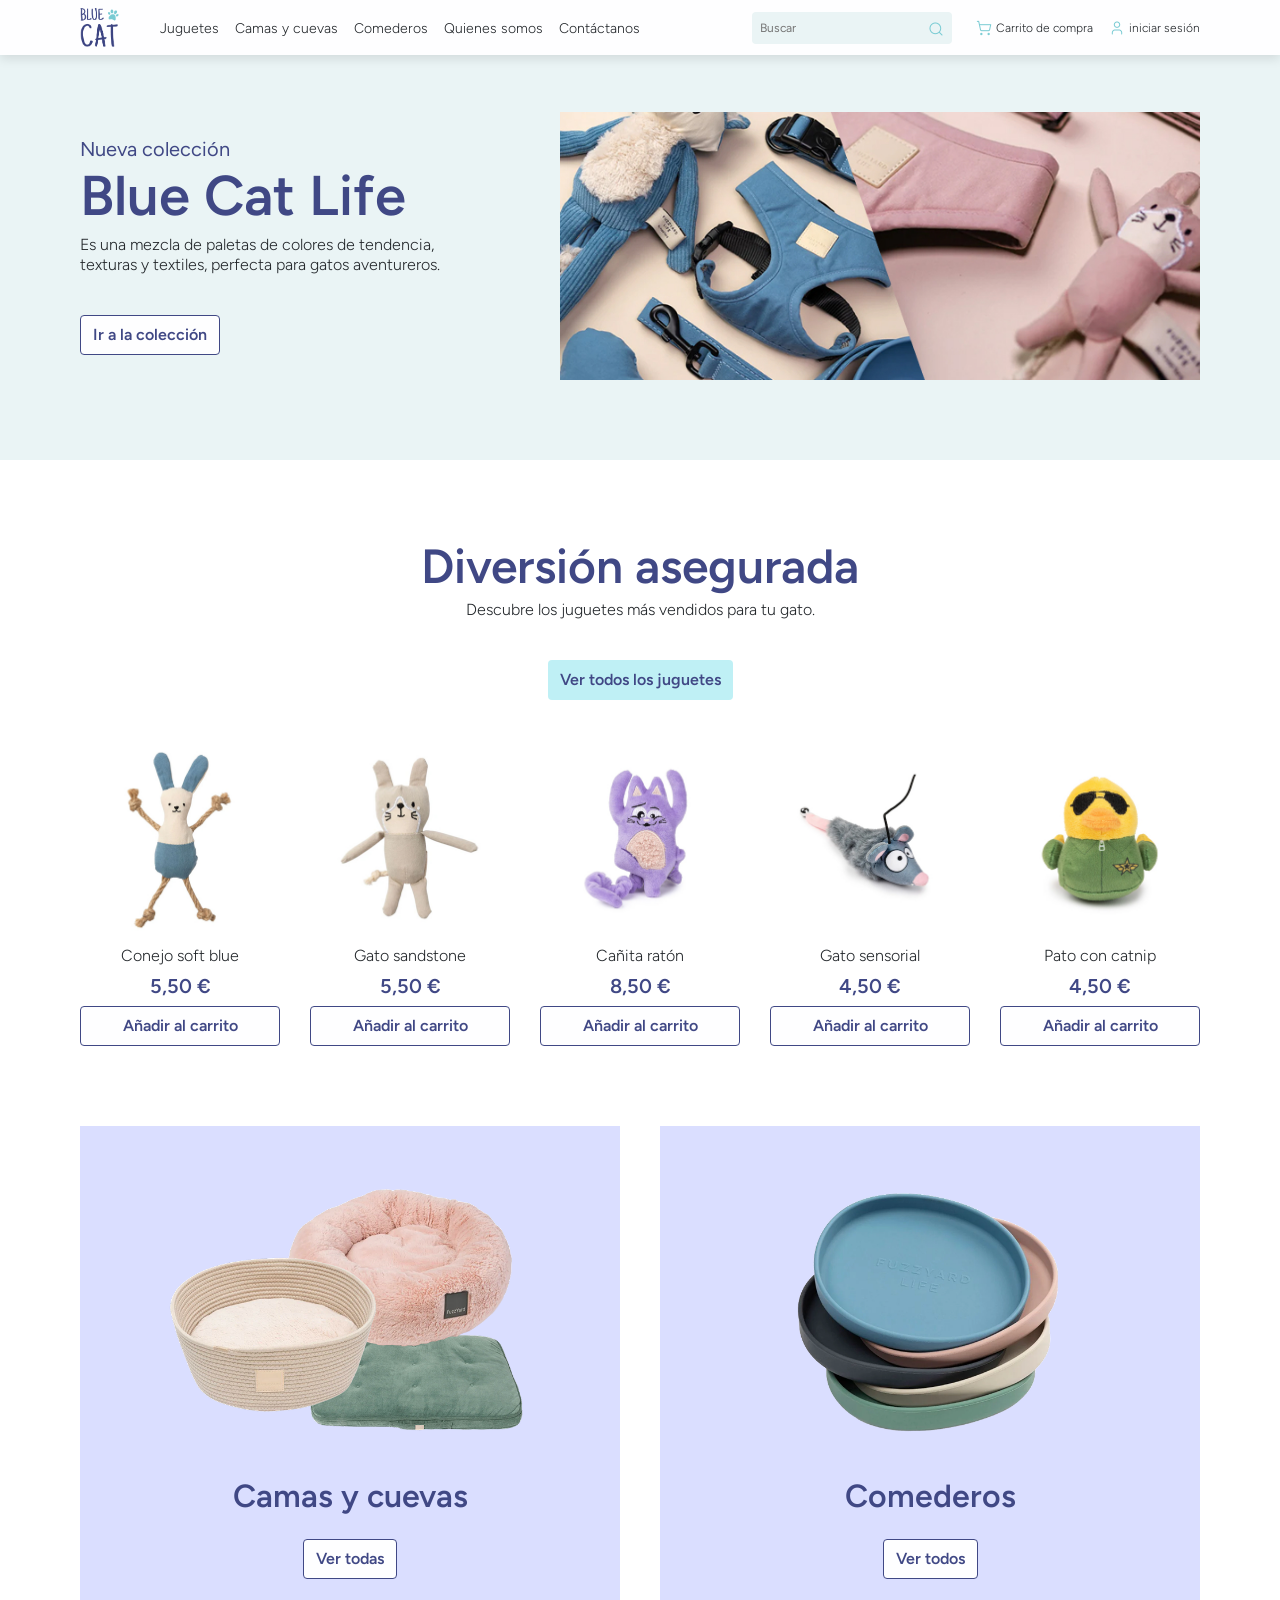
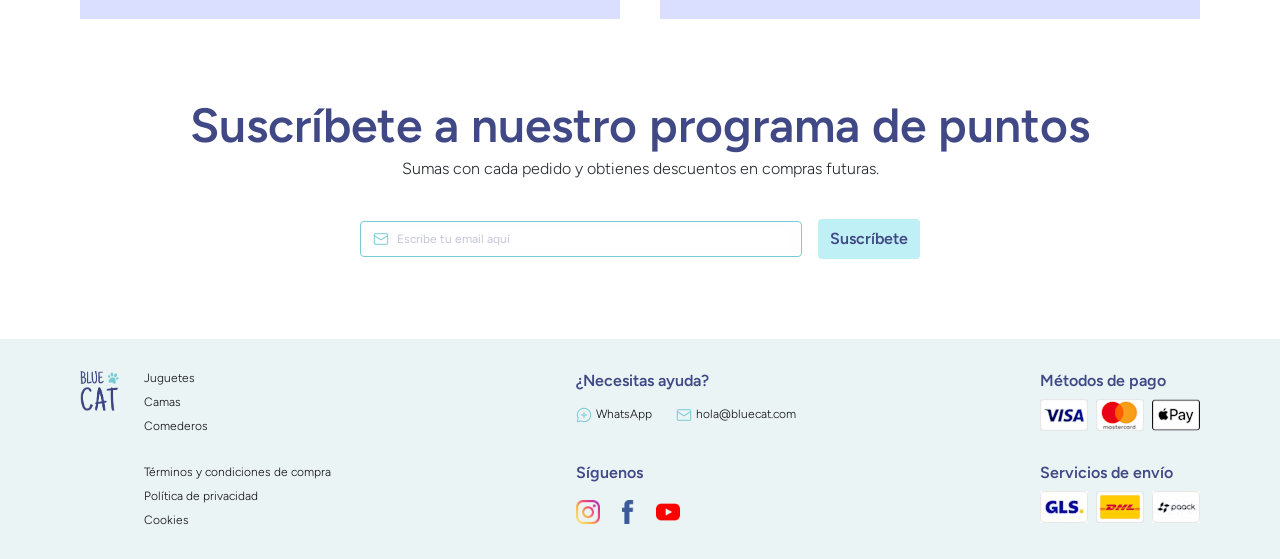
==== index.html @ def64919 "V-01" ====
<!DOCTYPE html>
<html lang="en">
<head>
    <meta charset="UTF-8">
    <meta name="viewport" content="width=device-width, initial-scale=1.0">
    <title>Blue cat</title>

    <!-- Boostrap - enlace al CSS -->
    <link href="https://cdn.jsdelivr.net/npm/bootstrap@5.3.8/dist/css/bootstrap.min.css" rel="stylesheet" integrity="sha384-sRIl4kxILFvY47J16cr9ZwB07vP4J8+LH7qKQnuqkuIAvNWLzeN8tE5YBujZqJLB" crossorigin="anonymous">

    <!-- CSS -->
    <link rel="stylesheet" href="./css/style.css">

    <!-- Font -->
    <link rel="preconnect" href="https://fonts.googleapis.com">
    <link rel="preconnect" href="https://fonts.gstatic.com" crossorigin>
    <link href="https://fonts.googleapis.com/css2?family=Figtree:ital,wght@0,300..900;1,300..900&display=swap" rel="stylesheet">

</head>

<body>

    <header>
        <!-- NAVBAR BOOSTRAP -->
        <nav class="navbar navbar-expand-lg nav-container">
            <div class="container-fluid">
                <a href="./index.html">
                    <img src="./img/logo.png" alt="Inicio">
                </a>
                <button class="navbar-toggler" type="button" data-bs-toggle="collapse" data-bs-target="#navbarSupportedContent" aria-controls="navbarSupportedContent" aria-expanded="false" aria-label="Toggle navigation">
                    <span class="navbar-toggler-icon"></span>
                </button>

                <div class="collapse navbar-collapse" id="navbarSupportedContent">
                    <ul class="navbar-nav me-auto mb-2 mb-lg-0 nav-menu-spacing">
                        <li class="nav.menu.item">
                            <a href="./pages/juguetes.html">Juguetes</a>
                        </li>
                        <li class="nav.menu.item">
                            <a href="./pages/camas-cuevas.html">Camas y cuevas</a>
                        </li>
                        <li class="nav.menu.item">
                            <a href="./pages/comederos.html">Comederos</a>
                        </li>
                        <li class="nav.menu.item">
                            <a href="">Quienes somos</a>
                        </li>
                        <li class="nav.menu.item">
                            <a href="./pages/contacto.html">Contáctanos</a>
                        </li>
                    </ul>

                    <div class="nav-right-menu">
                        <!-- search bar -->
                        <div class="search-container">
                            <input type="search" name="buscar" id="buscar" placeholder="Buscar">
                            <a href="">
                                <img src="./img/icons/search.png" alt="search-icon">
                            </a>
                        </div>

                        <!-- user actions -->
                        <ul class="user-actions">
                            <li>
                                <a class="user-actions-item" href="">
                                    <img src="./img/icons/shopping-cart.png" alt="shopping-cart-icon">
                                    <p>Carrito de compra</p>
                                </a>
                            </li>

                            <li>
                                <a class="user-actions-item" href="">
                                    <img src="./img/icons/user.png" alt="User-icon">
                                    <p>iniciar sesión</p>
                                </a>
                            </li>
                        </ul>
                    </div>   
                </div>
            </div>
        </nav>
    </header>

    <main>
        <!-- blue cat life -->
        <section class="hero">
            <div class="hero-content">
                <div>
                    <p class="hero-superindice">Nueva colección</p>
                    <h1>Blue Cat Life</h1>
                    <p class="hero-body">Es una mezcla de paletas de colores de tendencia, texturas y textiles, perfecta para gatos aventureros.</p>
                </div>
                <div>
                    <a class="secondary-button" href="./pages/nueva-coleccion.html">Ir a la colección</a>
                </div>   
            </div>
            <div>
                <img class="hero-img" src="./img/home/img-hero.jpg" alt="Imagen nueva coleccion">
            </div>
        </section>

        <!-- diversion asegurada -->
        <section class="home-intro">
            <div class="h2-header">
                <div">
                    <h2>Diversión asegurada</h2>
                    <p class="body-lg">Descubre los juguetes más vendidos para tu gato.</p>
                </div>
                <div>
                    <a class="primary-button" href="./pages/juguetes.html">Ver todos los juguetes</a>
                </div>
            </div>

            <!-- cards juguetes -->
            <div class="main-diversion-cards">
              <div class="card-plain">
                <img src="./img/home/card-01.jpg" alt="Conejo soft">
                <p class="body-lg">Conejo soft blue</p>
                <p class="card-title">5,50 €</p>
                <button class="secondary-button button-fill-content">Añadir al carrito</button>
              </div>  

              <div class="card-plain">
                <img src="./img/home/card-02.jpg" alt="Gato sandstone">
                <p class="body-lg">Gato sandstone</p>
                <p class="card-title">5,50 €</p>
                <button class="secondary-button button-fill-content">Añadir al carrito</button>
              </div> 

              <div class="card-plain">
                <img src="./img/home/card-03.jpg" alt="Cañita ratón">
                <p class="body-lg">Cañita ratón</p>
                <p class="card-title">8,50 €</p>
                <button class="secondary-button button-fill-content">Añadir al carrito</button>
              </div> 

              <div class="card-plain">
                <img src="./img/home/card-04.jpg" alt="Gato sensorial">
                <p class="body-lg">Gato sensorial</p>
                <p class="card-title">4,50 €</p>
                <button class="secondary-button button-fill-content">Añadir al carrito</button>
              </div>
              
              <div class="card-plain">
                <img src="./img/home/card-05.jpg" alt="Pato con catnip">
                <p class="body-lg">Pato con catnip</p>
                <p class="card-title">4,50 €</p>
                <button class="secondary-button button-fill-content">Añadir al carrito</button>
              </div> 
            </div>
        </section>

        <!-- cards camas y comederos -->
        <section class="main-cards-full">
            <div class="card-full">
                <img class="card-full-img" src="./img/home/camas.png" alt="Camas y cuevas">
                <h3>Camas y cuevas</h3>
                <div>
                    <a class="secondary-button" href="./pages/camas-cuevas.html">Ver todas</a>
                </div>
            </div>

            <div class="card-full">
                <img class="card-full-img" src="./img/home/comederos.png" alt="Comederos">
                <h3>Comederos</h3>
                <div>
                    <a class="secondary-button" href="./pages/comederos.html">Ver todos</a>
                </div>
            </div>
        </section>

        <!-- subscripcion -->
        <section class="home-intro">
             <div>
                <h2>Suscríbete a nuestro programa de puntos </h2>
                <p class="body-lg">Sumas con cada pedido y obtienes descuentos en compras futuras.</p>
             </div>

             <div class="textfield">
                <div class="textfield-container">
                    <img src="./img/icons/mail.png" alt="img de un correo">
                    <input type="email" name="" id="" placeholder="Escribe tu email aquí">
                </div>
                <input class="primary-button" type="submit" value="Suscríbete">
             </div>
        </section>

    </main>


    <footer class="bkg-color-verde footer-spacing">
        <!-- elementos izquierda -->
        <div class="footer-left">
             <img src="./img/logo.png" alt="logo">

             <div class="footer-left-text">
                <ul class="body-sm footer-left-text-items">
                    <li><a href="./pages/juguetes.html">Juguetes</a></li>
                    <li><a href="./pages/camas-cuevas.html">Camas</a></li>
                    <li><a href="./pages/comederos.html">Comederos</a></li>
                </ul>

                <ul class="body-sm footer-left-text-items">
                    <li><a href="">Términos y condiciones de compra</a></li>
                    <li><a href="">Política de privacidad</a></li>
                    <li><a href="">Cookies</a></li>
                </ul>
             </div>
        </div>

        <!-- elementos centro -->
        <div class="footer-mid-right">
             <div class="footer-mid">
                <h4>¿Necesitas ayuda?</h4>
                <ul class="body-sm footer-mid-help">
                    <li>
                        <a class="footer-mid-help-item" href="">
                            <img class="img-ayuda" src="./img/assets footer/message-plus.png" alt="whatsapp">
                            <p>WhatsApp</p>
                        </a>
                    </li>
                    <li>
                        <a class="footer-mid-help-item" href="">
                            <img class="img-ayuda" src="./img/icons/mail.png" alt="email">
                            <p>hola@bluecat.com</p>
                        </a>
                    </li>
                </ul>
             </div>
             <div class="footer-mid">
                <h4>Síguenos</h4>
                <ul class="footer-mid-rrss">
                    <li>
                        <a href="">
                            <img class="img-rrss" src="./img/assets footer/instagram.png" alt="instagram">
                        </a>
                    </li>
                    <li>
                        <a href="">
                            <img class="img-rrss" src="./img/assets footer/facebook.png" alt="facebook">
                        </a>
                    </li>
                    <li>
                        <a href="">
                            <img class="img-rrss" src="./img/assets footer/youtube.png" alt="youtube">
                        </a>
                    </li>
                </ul>
             </div> 
        </div>

        <!-- elementos derecha -->
        <div class="footer-mid-right">
             <div class="footer-right">
                <h4>Métodos de pago</h4>
                <ul class="footer-right-img">
                    <li>
                        <img class="img-pago-envio" src="./img/assets footer/visa.png" alt="visa">
                    </li>
                    <li>
                        <img class="img-pago-envio" src="./img/assets footer/mastercard.png" alt="mastercard">
                    </li>
                    <li>
                        <img class="img-pago-envio" src="./img/assets footer/apple.png" alt="apple-pay">
                    </li>
                </ul>
             </div>

             <div class="footer-right">
                <h4>Servicios de envío</h4>
                <ul class="footer-right-img">
                    <li>
                        <img class="img-pago-envio" src="./img/assets footer/gls.png" alt="gls">
                    </li>
                    <li>
                        <img class="img-pago-envio" src="./img/assets footer/dhl.png" alt="dhl"> 
                    </li>
                    <li>
                        <img class="img-pago-envio" src="./img/assets footer/paak.png" alt="paack">
                    </li>
                </ul>
             </div>
             
        </div>

    </footer>

    <!-- Boostrap - funcionalidades -->
    <script src="https://cdn.jsdelivr.net/npm/bootstrap@5.3.8/dist/js/bootstrap.bundle.min.js" integrity="sha384-FKyoEForCGlyvwx9Hj09JcYn3nv7wiPVlz7YYwJrWVcXK/BmnVDxM+D2scQbITxI" crossorigin="anonymous"></script>
</body>
</html>
---- css/style.css ----
:root {
    /* tokens globales */
    --base-color-light-black-color: #0B0B0B;
    --base-color-light-white-color: #FEFEFF;
    
    --base-color-light-neutral-color-100: #E2E2E2;
    --base-color-light-neutral-color-200: #CECECE;
    --base-color-light-neutral-color-300: #B9B9B9;
    --base-color-light-neutral-color-400: #A5A5A5;
    --base-color-light-neutral-color-500: #919191;
    --base-color-light-neutral-color-600: #7C7C7C;
    --base-color-light-neutral-color-700: #686868;
    --base-color-light-neutral-color-800: #535353;
    --base-color-light-neutral-color-900: #3E3F3F;

    --base-color-light-green-color-100: #EAF4F5;
    --base-color-light-green-color-200: #BFF0F5;
    --base-color-light-green-color-300: #A6E8EF;
    --base-color-light-green-color-400: #79CBD3;
    --base-color-light-green-color-500: #63AFB6;
    --base-color-light-green-color-600: #4F9299;
    --base-color-light-green-color-700: #3D767C;
    --base-color-light-green-color-800: #2C5A5E;
    --base-color-light-green-color-900: #1D3E41;

    --base-color-light-violet-color-100: #DADEFF;
    --base-color-light-violet-color-200: #BEC6FF;
    --base-color-light-violet-color-300: #9FA9FA;
    --base-color-light-violet-color-400: #848EDC;
    --base-color-light-violet-color-500: #6B75BF;
    --base-color-light-violet-color-600: #545DA2;
    --base-color-light-violet-color-700: #404885;
    --base-color-light-violet-color-800: #2E3568;
    --base-color-light-violet-color-900: #1E234B;

    --base-size-dimensions-0: 0px;
    --base-size-dimensions-50: 2px;
    --base-size-dimensions-100: 4px;
    --base-size-dimensions-150: 6px;
    --base-size-dimensions-200: 8px;
    --base-size-dimensions-250: 10px;
    --base-size-dimensions-300: 12px;
    --base-size-dimensions-400: 16px;
    --base-size-dimensions-500: 20px;
    --base-size-dimensions-600: 24px;
    --base-size-dimensions-700: 28px;
    --base-size-dimensions-800: 32px;
    --base-size-dimensions-900: 36px;
    --base-size-dimensions-1000: 40px;
    --base-size-dimensions-circle: 9999px;

    --base-size-border-width-0: 0px;
    --base-size-border-width-50: 1px;
    --base-size-border-width-100: 2px;

    /* tokens semanticos */
    --color-core-background-default: var(--base-color-light-white-color);
    --color-core-background-inverse: var(--base-color-light-green-color-400);
    --color-core-background-alternative-violet: var(--base-color-light-violet-color-100);
    --color-core-background-alternative-green: var(--base-color-light-green-color-100);
    --color-core-background-brand: var(--base-cobase-color-light-violet-color-700);

    --color-core-content-default: var(--base-color-light-black-color);
    --color-core-content-inverse: var(--base-color-light-green-color-100);
    --color-core-content-alternative-violet: var(--base-color-light-violet-color-700);
    --color-core-content-alternative-green: var(--base-color-light-green-color-600);
    --color-core-content-brand: var(--base-color-light-green-color-400);

    --color-interactive-background-color: var(--base-color-light-green-color-100);
    --color-interactive-background-default-enabled: var(--base-color-light-green-color-200);
    --color-interactive-background-default-hover: var(--base-color-light-green-color-300);
    --color-interactive-background-default-pressed: var(--base-color-light-green-color-400);
    --color-interactive-background-inverse-enabled: var(--base-color-light-white-color);
    --color-interactive-background-inverse-hover: var(--base-color-light-white-color-100);
    --color-interactive-background-inverse-pressed: var(--base-color-light-white-color-200);

    --color-interactive-content-default: var(--base-color-light-violet-color-700);
    --color-interactive-content-default-hover: var(--base-color-light-violet-color-900);
    --color-interactive-content-default-pressed: var(--base-color-light-violet-color-900);
    --color-interactive-content-inverse: var(--base-color-light-green-color-100);
    --color-interactive-content-alternative: var(--base-color-light-black-color);

    --color-interactive-stroke-default: var(--base-color-light-green-color-400);
    --color-interactive-stroke-inverse: var(--base-color-light-violet-color-700);
    --color-interactive-stroke-alternative: var(--base-color-light-violet-color-500);

    --color-interactive-disabled-color-01: var(--base-color-light-green-color-100);
    --color-interactive-disabled-color-02: var(--base-color-light-green-color-300);
    --color-interactive-disabled-color-03: var(--base-color-light-violet-color-400);


    --size-padding-none: var(--base-size-dimensions-0);
    --size-padding-xxs: var(--base-size-dimensions-50);
    --size-padding-xs: var(--base-size-dimensions-100);
    --size-padding-sm: var(--base-size-dimensions-150);
    --size-padding-md: var(--base-size-dimensions-200);
    --size-padding-lg: var(--base-size-dimensions-250);
    --size-padding-xl: var(--base-size-dimensions-300);
    --size-padding-xxl: var(--base-size-dimensions-400);
    --size-padding-xxxl: var(--base-size-dimensions-500);

    --size-gap-none: var(--base-size-dimensions-0);
    --size-gap-xs: var(--base-size-dimensions-50);
    --size-gap-sm: var(--base-size-dimensions-100);
    --size-gap-md: var(--base-size-dimensions-150);
    --size-gap-lg: var(--ase-size-dimensions-200);
    --size-gap-xl: var(--base-size-dimensions-300);
    --size-gap-xxl: var(--base-size-dimensions-400);

    --size-border-radius-none: var(--base-size-dimensions-0);
    --size-border-radius-xs: var(--base-size-dimensions-50);
    --size-border-radius-sm: var(--base-size-dimensions-100);
    --size-border-radius-md: var(--base-size-dimensions-150);
    --size-border-radius-lg: var(--base-size-dimensions-200);
    --size-border-radius-full: var(--base-size-dimensions-circle);

    --size-border-width-none: var(--base-size-dimensions-0);
    --size-border-width-xs: var(--base-size-dimensions-50);
    --size-border-width-sm: var(--base-size-dimensions-100);
}

*{
    /* reset */
    margin: 0;
    padding: 0;
    box-sizing: border-box;
}


h1, h2, h3, h4, h5, body {
    font-family: "Figtree", sans-serif;
    margin: 0;
    padding: 0;
}

p {
    margin: 0;
    padding: 0;
}

h1, h2, h3, h4, h5 {
    font-weight: 600;
    color: var(--color-core-content-alternative-violet);
}

body {
    background-color: var(var--color-core-background-default);
    font-weight: 100;
    color: var(var--color-core-content-default);
}

h1 {
    font-size: 56px;
    line-height: 62px;
    text-align: left;
}

h2 {
    font-size: 48px;
    line-height: 52px;
    text-align: center;
    margin-bottom: 8px;
}

h3 {
    font-size: 32px;
    line-height: 38px;
    text-align: center;
}

h4 {
    font-size: 16px;
    line-height: 20px;
    text-align: left;
}

header nav div a img {
    width: 40px;
}

header nav div ul li a {
    font-size: 14px;
    line-height: 18px;
    color: inherit;
    /* nav menu */
}

header nav div ul li a img {
    width: 16px;
    /* user actions img size */
}

body main section div div a p {
    color: var(--color-core-content-default);
    text-align: center;
    /* color del p de las cards */
}

body main section div div img {
    width: 200px;
    /* img size cards home */
}

body main section img {
    width: 16px;
    /* icono email size */
}

body main section div div a img {
    width: 200px;
    height: 168px;
    /* img size cards camas */
}

body main form label {
    font-size: 12px;
    line-height: 14px;
    text-align: left;
    /* label form */
}

body footer div img {
    width: 40px;
    height: 40px;
    /* logo size */
}

body footer div div ul li a {
    color: var(--color-core-content-default);
    /* color de enlaces del footer */
}

ul {
    margin: 0;
    padding: 0;
}

li {
    list-style: none;
}
 
a {
    text-decoration: none
}

/* formulario de contacto */
body main section form {
    display: flex;
    flex-direction: column;
    justify-content: center;
    gap: 20px;
    padding: 0 40px 40px 40px;
    width: 60%;
}


/* ---- CLASES ---- */

.bkg-color-verde {
    background-color: var(--color-core-background-alternative-green);
}
.bkg-color-lila {
    background-color: var(--color-core-background-alternative-violet);
}
.body-lg {
    font-size: 16px;
    line-height: 20px;
    text-align: center;
}
.body-md {
    font-size: 14px;
    line-height: 18px;
}
.body-sm {
    font-size: 12px;
    line-height: 14px;
}

.h2-header {
    display: flex;
    flex-direction: column;
    align-items: center;
    gap: var(--size-gap-xxl);
}

.primary-button {
    background-color: var(--color-interactive-background-default-enabled);
    color: var(--color-interactive-content-default);
    display: inline-flex;
    justify-content: center;
    align-items: center;
    height: 40px;
    width: auto;
    font-size: 16px;
    line-height: 20px;
    text-align: center;
    font-weight: 600;

    border: none;
    border-radius: var(--size-border-radius-sm);
    padding: var(--size-padding-md) var(--size-padding-xl);
}
.primary-button:hover{
    background-color: var(--color-interactive-background-default-hover);
}

.primary-button:active{
    background-color: var(--color-interactive-background-default-pressed);
}

.secondary-button {
    background-color: var(--color-interactive-background-inverse-enabled);
    color: var(--color-interactive-content-default);
    display: inline-flex;
    justify-content: center;
    align-items: center;
    height: 40px;
    width: auto;
    font-size: 16px;
    line-height: 20px;
    text-align: center;
    font-weight: 600;
    border: 1px solid var(--color-interactive-stroke-inverse);
    border-radius: var(--size-border-radius-sm);
    padding: var(--size-padding-md) var(--size-padding-xl);
}

.secondary-button:hover{
    color: var(--color-interactive-content-default-hover);
}

.secondary-button:active{
    color: var(--color-interactive-content-default-pressed);
    border: 1.5px solid var(--color-interactive-stroke-inverse);
}

.button-fill-content {
    width: 100%;
}


/* NAVBAR BOOSTRAP */

.nav-container {
    background-color: var(--color-core-background-default);
    box-shadow: 0 4px 10px rgba(0, 0, 0, 0.1);
    display: flex;
    padding: 8px 68px;
    position: fixed;
    top: 0;
    z-index: 1000;
    width: 100%;
}

.nav-menu-spacing {
    display: flex;
    gap: var(--size-gap-xxl);
    padding-left: 40px;
}

.nav.menu.item {
    font-size: 14px;
    line-height: 18px;
    color: var(--base-color-light-black-color);
}

.nav-right-menu {
    display: flex;
    align-items: center;
    padding-left: 40px;
    gap: 24px;
}

.search-container {
    display: flex;
    align-items: center;
    background-color: var(--color-interactive-background-color);
    border-radius: var(--size-border-width-sm);
    padding: 4px 8px;
    width: 200px;
}

.search-container input {
  border: none;
  background: transparent;
  outline: none;
  font-size: 12px;
  flex: 1;
}

.search-container img {
  width: 16px;
  height: 16px;
}

.user-actions {
    display: flex;
    align-content: center;
    gap: var(--size-gap-xxl);
}

.user-actions-item {
    display: flex;
    align-items: center;
    gap: var(--size-gap-sm);
    font-size: 12px;
    line-height: 14px;
    font-weight: 300;
}

.nav-active {
    font-weight: 600;
    text-decoration-line: underline;
    text-decoration-color: var(--color-core-background-inverse);
}


/* INTRO */

.main-intro {
    display: flex;
    flex-direction: column;
    align-items: center;
    gap: 64px;
    margin: 112px 80px 80px 80px;
}

.h1-intro {
    font-size: 48px;
    line-height: 52px;
    text-align: center;
    margin-bottom: 8px;
}


/* CARDS */

.main-diversion-cards {
    display: flex;
    justify-content: space-between;
    width: 100%;
    max-width: 1280px;
}

.card-plain {
    display: flex;
    flex-direction: column;
    align-items: center;
    gap: 8px;
}

.card-title {
    font-size: 20px;
    line-height: 24px;
    font-weight: 600;
    text-align: center;
    color: var(--color-core-content-alternative-violet); 
}

.main-cards-full {
    display: flex;
    flex-direction: row;
    align-items: center;
    justify-content: center;
    gap: 40px;
    margin: 0px 80px;
}

.card-full {
    background-color: var(--color-core-background-alternative-violet);
    display: flex;
    flex-direction: column;
    align-items: center;
    padding: 40px;
    gap: 24px;
}

.card-full-img {
    width: 100%;
}

.card-shadow {
    display: flex;
    flex-direction: column;
    gap: 8px;
    max-width: 232px;
    box-shadow: 0 4px 10px rgba(0, 2, 10, 0.1);
    border-radius: var(--size-border-radius-lg);
}

.card-shadow-content {
    display: flex;
    flex-direction: column;
    align-items: center;
    padding: 0px 16px;
    gap: 16px;
}

.card-shadow-text {
    display: flex;
    flex-direction: column;
    align-items: center;
    padding-top: 8px;
    gap: 4px;
}

.card-shadow-button {
    display: flex;
    padding: 16px;
    width: 100%;
}

.card-shadow-img {
    width: 100%;
}


/* HOME */

.home-intro {
    display: flex;
    flex-direction: column;
    align-items: center;
    gap: 40px;
    margin: 80px;
}

.hero {
    display: flex;
    background-color: var(--color-core-background-alternative-green);
    flex-direction: row;
    justify-content: center;
    align-items: center;
    padding: 112px 80px 80px 80px;
    gap: 80px;
}

.hero-content {
    display: flex;
    flex-direction: column;
    align-content: center;
    align-items: left;
    height: auto;
    gap: 40px;
}

.hero-superindice {
    color: var(--color-core-content-alternative-violet);
    font-size: 20px;
    line-height: 24px;
    font-weight: 400;
    text-align: left;
    margin-bottom: var(--size-padding-xs);
}
.hero-body {
    text-align: left;
    font-size: 16px;
    line-height: 20px;
    margin-top: var(--size-padding-md);
}
.hero-img {
    width: 50vw ;
}


/* TEXTFIELD */

.textfield {
    display: flex;
    align-items: center;
    max-width: 904px;
    gap: 16px;
    width: 50%;
}

.textfield-container {
    display: flex;
    align-items: center;
    gap: 8px;
    flex: 1;
    background-color: var(--color-core-background-default);
    border: 1px solid var(--color-interactive-stroke-default);
    border-radius: var(--size-border-radius-sm); 
    padding: 8px 12px;
}

.textfield-container input {
    border: none;
    outline: none;
    flex: 1;
    font-size: 12px;
}

.textfield-container input::placeholder {
    color: var(--color-core-content-alternative-violet);
    opacity: 30%;
}

.textfield-container img {
    width: 16px;
    height: 16px;
}

textarea::placeholder {
    color: var(--color-core-content-alternative-violet);
    opacity: 30%;
    font-size: 12px;
}

select:invalid {
    color: gray;
}

select option {
    color: var(--color-core-content-brand);
    opacity: 1;
    font-size: 12px;
}

.contact-container {
    display: flex;
    flex-direction: column;
    gap: 8px;
    width: 100%;
}

.button-container {
    display: flex;
    justify-content: center;
}


/* CONTACTO */
.form-style {
    display: flex;
    justify-content: center;
}

.user-container {
    display: flex;
    justify-content: center;
    gap: 32px;
    width: 100%
}


/* PRODUCTOS */
.cards-container {
    display: flex;
    justify-content: center;
    flex-wrap: wrap;
    gap: 40px;
}


/* NUEVA COLECCION */

.title-nueva-coleccion {
    font-size: 48px;
    line-height: 52px;
    text-align: left;
    margin-bottom: 24px;
}

.hero-nueva-coleccion {
    display: flex;
    flex-direction: row;
    justify-content: center;
    align-items: center;
    max-width: 1048px;
    gap: 80px;
    margin-bottom: 20px;
}

.hero-img-nueva-coleccion {
    width: 40vw;
}

.galeria{
    display: grid;
    grid-template-columns: 2fr 1fr;
    grid-template-rows: auto auto;
    gap: 10px;
    max-width: 1048px;
    margin-bottom: 20px;
}

.img-galeria {
    width: 100%;
    height: 100%;
    object-fit: cover;
}

.grande {
    grid-row: span 2;
}


/* FOOTER */

.footer-spacing {
    display: flex;
    justify-content: space-between;
    padding: 32px 80px;
    width: 100%;
}

.footer-left {
    display: flex;
    gap: 24px;
}

.footer-left-text {
    display: flex;
    flex-direction: column;
    gap: 32px;
}

.footer-left-text-items {
    display: flex;
    flex-direction: column;
    gap: 10px;
}

.footer-mid-right {
    display: flex;
    flex-direction: column;
    gap: 32px;

}

.footer-mid {
    display: flex;
    flex-direction: column;
    gap: 16px;
}

.footer-mid-help {
    display: flex;
    gap: 24px;
    margin-bottom: 8px;
}

.footer-mid-help-item {
    display: flex;
    gap: 4px;
}

.footer-mid-rrss {
    display: flex;
    gap: 16px;
}

.footer-right {
    display: flex;
    flex-direction: column;
    gap: 8px;
}

.footer-right-img {
    display: flex;
    gap: 8px;
}

/* clases para las img del footer */
.img-ayuda {
    width: 16px;
    height: 16px;
    /* tamaño img ayuda del footer */
}
.img-rrss {
    width: 24px;
    height: 24px;
    /* tamaño img rrss del footer */
}
.img-pago-envio {
    width: 48px;
    height: 32px;
    /* tamaño img envio y pago del footer */
}


/* ----  MEDIAQUERIE ---- */

/* TABLET 992px */
@media (max-width: 992px){
    
    /* GENERALES */
    h1 {
    text-align: center;
    font-size: 48px;
    line-height: 52px;
    }

    h2 {
        font-size: 40px;
        line-height: 44px;
    }

    h3 {
        font-size: 28px;
        line-height: 32px;
    }

    /* NAVBAR */

    .user-actions {
        flex-direction: column;
        align-items: left;
    }

    .nav-right-menu {
        display: flex;
        flex-direction: column;
        align-items: flex-start;
        padding: 16px 0 40px 40px;
        padding-left: 40px;
        width: 100%;
    }

    /* HOME */
    .hero {
        flex-direction: column;
        justify-content: center;
        gap: 40px;
    }

    .hero-content {
        align-items: center;
        gap: 32px;
    }

    .hero-superindice {
        text-align: center;
    }

    .hero-body {
        text-align: center;
    }

    .hero-img {
        width: 100%;
    }

    .main-diversion-cards {
        flex-direction: column;
        align-items: center;
        gap: 40px;
    }

    .card-plain {
        max-width: 400px;
    }

    .main-cards-full {
        flex-direction: column;
    }

    .textfield {
        width: 100%;
    }

    /* NUEVA COLECCION */
    .hero-nueva-coleccion {
        flex-direction: column;
        gap: 40PX;
    }
    
    .title-nueva-coleccion {
        text-align: center;
    }
    .hero-img-nueva-coleccion {
        width: 100%;
    }

    .galeria {
    grid-template-columns: 1fr;
    }

    /* CONTACTO */
    
    .form-style {
        width: 100%;
    }

    /* FOOTER */
    .footer-spacing {
    flex-direction: column;
    gap: 40px;
    }

    .footer-left {
        flex-direction: column;
    }

}
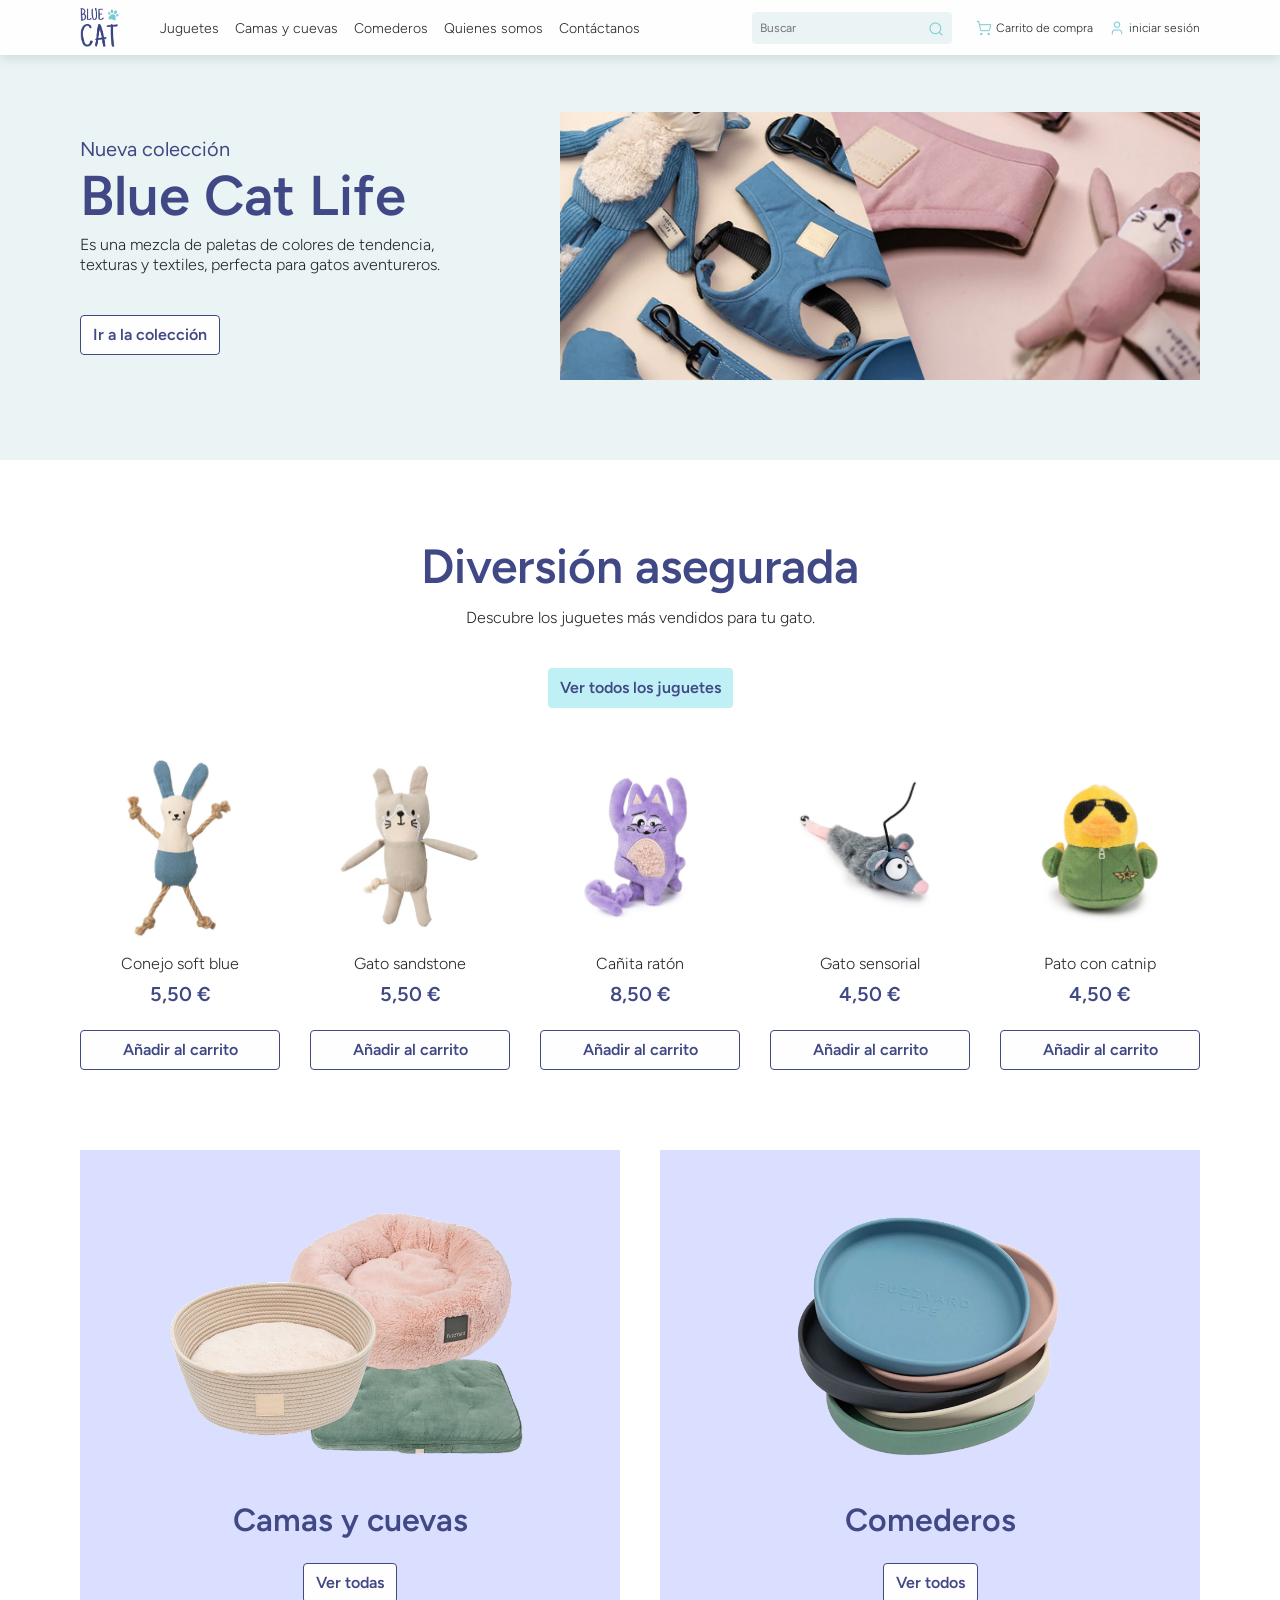
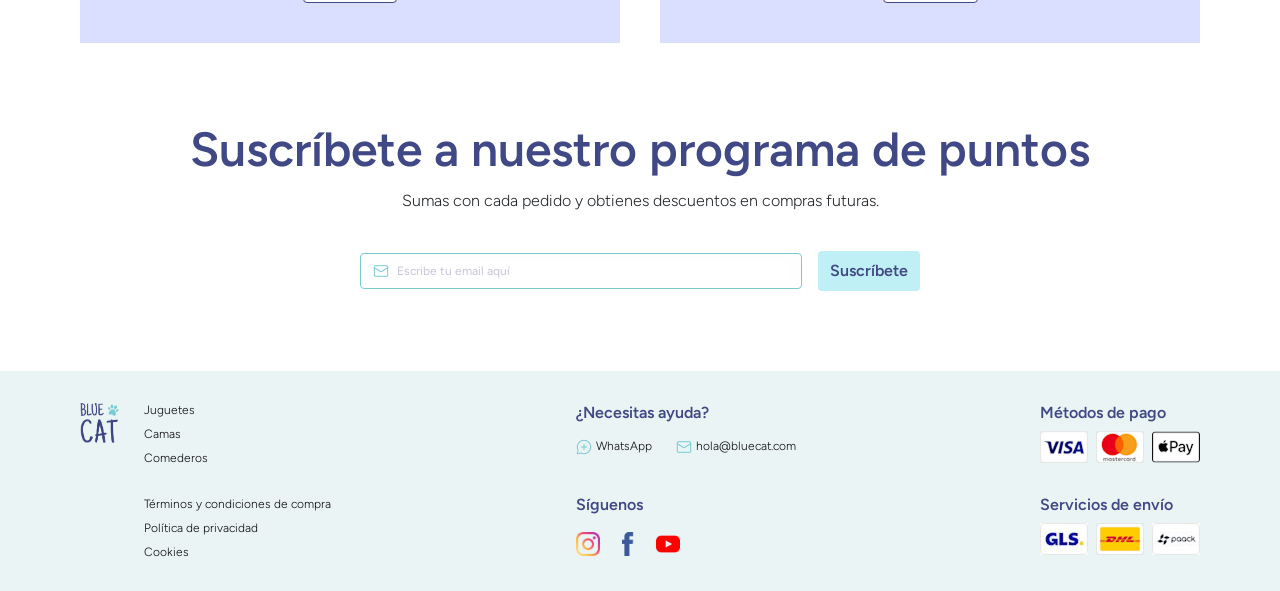
==== commit 69687546: "cambios en la card plain y padding superior del boton del formulario de contacto" ====
--- a/index.html
+++ b/index.html
@@ -114,37 +114,47 @@
             <!-- cards juguetes -->
             <div class="main-diversion-cards">
               <div class="card-plain">
-                <img src="./img/home/card-01.jpg" alt="Conejo soft">
-                <p class="body-lg">Conejo soft blue</p>
-                <p class="card-title">5,50 €</p>
+                <div class="card-plain-content">
+                    <img src="./img/home/card-01.jpg" alt="Conejo soft">
+                    <p class="body-lg">Conejo soft blue</p>
+                    <p class="card-title">5,50 €</p>
+                </div>
                 <button class="secondary-button button-fill-content">Añadir al carrito</button>
               </div>  
 
               <div class="card-plain">
-                <img src="./img/home/card-02.jpg" alt="Gato sandstone">
-                <p class="body-lg">Gato sandstone</p>
-                <p class="card-title">5,50 €</p>
+                <div class="card-plain-content">
+                    <img src="./img/home/card-02.jpg" alt="Gato sandstone">
+                    <p class="body-lg">Gato sandstone</p>
+                    <p class="card-title">5,50 €</p>
+                </div>
                 <button class="secondary-button button-fill-content">Añadir al carrito</button>
               </div> 
 
               <div class="card-plain">
-                <img src="./img/home/card-03.jpg" alt="Cañita ratón">
-                <p class="body-lg">Cañita ratón</p>
-                <p class="card-title">8,50 €</p>
+                <div class="card-plain-content">
+                    <img src="./img/home/card-03.jpg" alt="Cañita ratón">
+                    <p class="body-lg">Cañita ratón</p>
+                    <p class="card-title">8,50 €</p>
+                </div>         
                 <button class="secondary-button button-fill-content">Añadir al carrito</button>
               </div> 
 
               <div class="card-plain">
-                <img src="./img/home/card-04.jpg" alt="Gato sensorial">
-                <p class="body-lg">Gato sensorial</p>
-                <p class="card-title">4,50 €</p>
+                <div class="card-plain-content">
+                    <img src="./img/home/card-04.jpg" alt="Gato sensorial">
+                    <p class="body-lg">Gato sensorial</p>
+                    <p class="card-title">4,50 €</p>
+                </div>
                 <button class="secondary-button button-fill-content">Añadir al carrito</button>
               </div>
               
               <div class="card-plain">
-                <img src="./img/home/card-05.jpg" alt="Pato con catnip">
-                <p class="body-lg">Pato con catnip</p>
-                <p class="card-title">4,50 €</p>
+                <div class="card-plain-content">
+                    <img src="./img/home/card-05.jpg" alt="Pato con catnip">
+                    <p class="body-lg">Pato con catnip</p>
+                    <p class="card-title">4,50 €</p>
+                </div>
                 <button class="secondary-button button-fill-content">Añadir al carrito</button>
               </div> 
             </div>
--- a/css/style.css
+++ b/css/style.css
@@ -160,7 +160,7 @@
     font-size: 48px;
     line-height: 52px;
     text-align: center;
-    margin-bottom: 8px;
+    margin-bottom: 16px;
 }
 
 h3 {
@@ -430,7 +430,7 @@
     font-size: 48px;
     line-height: 52px;
     text-align: center;
-    margin-bottom: 8px;
+    margin-bottom: 16px;
 }
 
 
@@ -444,6 +444,13 @@
 }
 
 .card-plain {
+    display: flex;
+    flex-direction: column;
+    align-items: center;
+    gap: 24px;
+}
+
+.card-plain-content {
     display: flex;
     flex-direction: column;
     align-items: center;
@@ -628,6 +635,7 @@
 .button-container {
     display: flex;
     justify-content: center;
+    padding-top: 24px;
 }
 
 
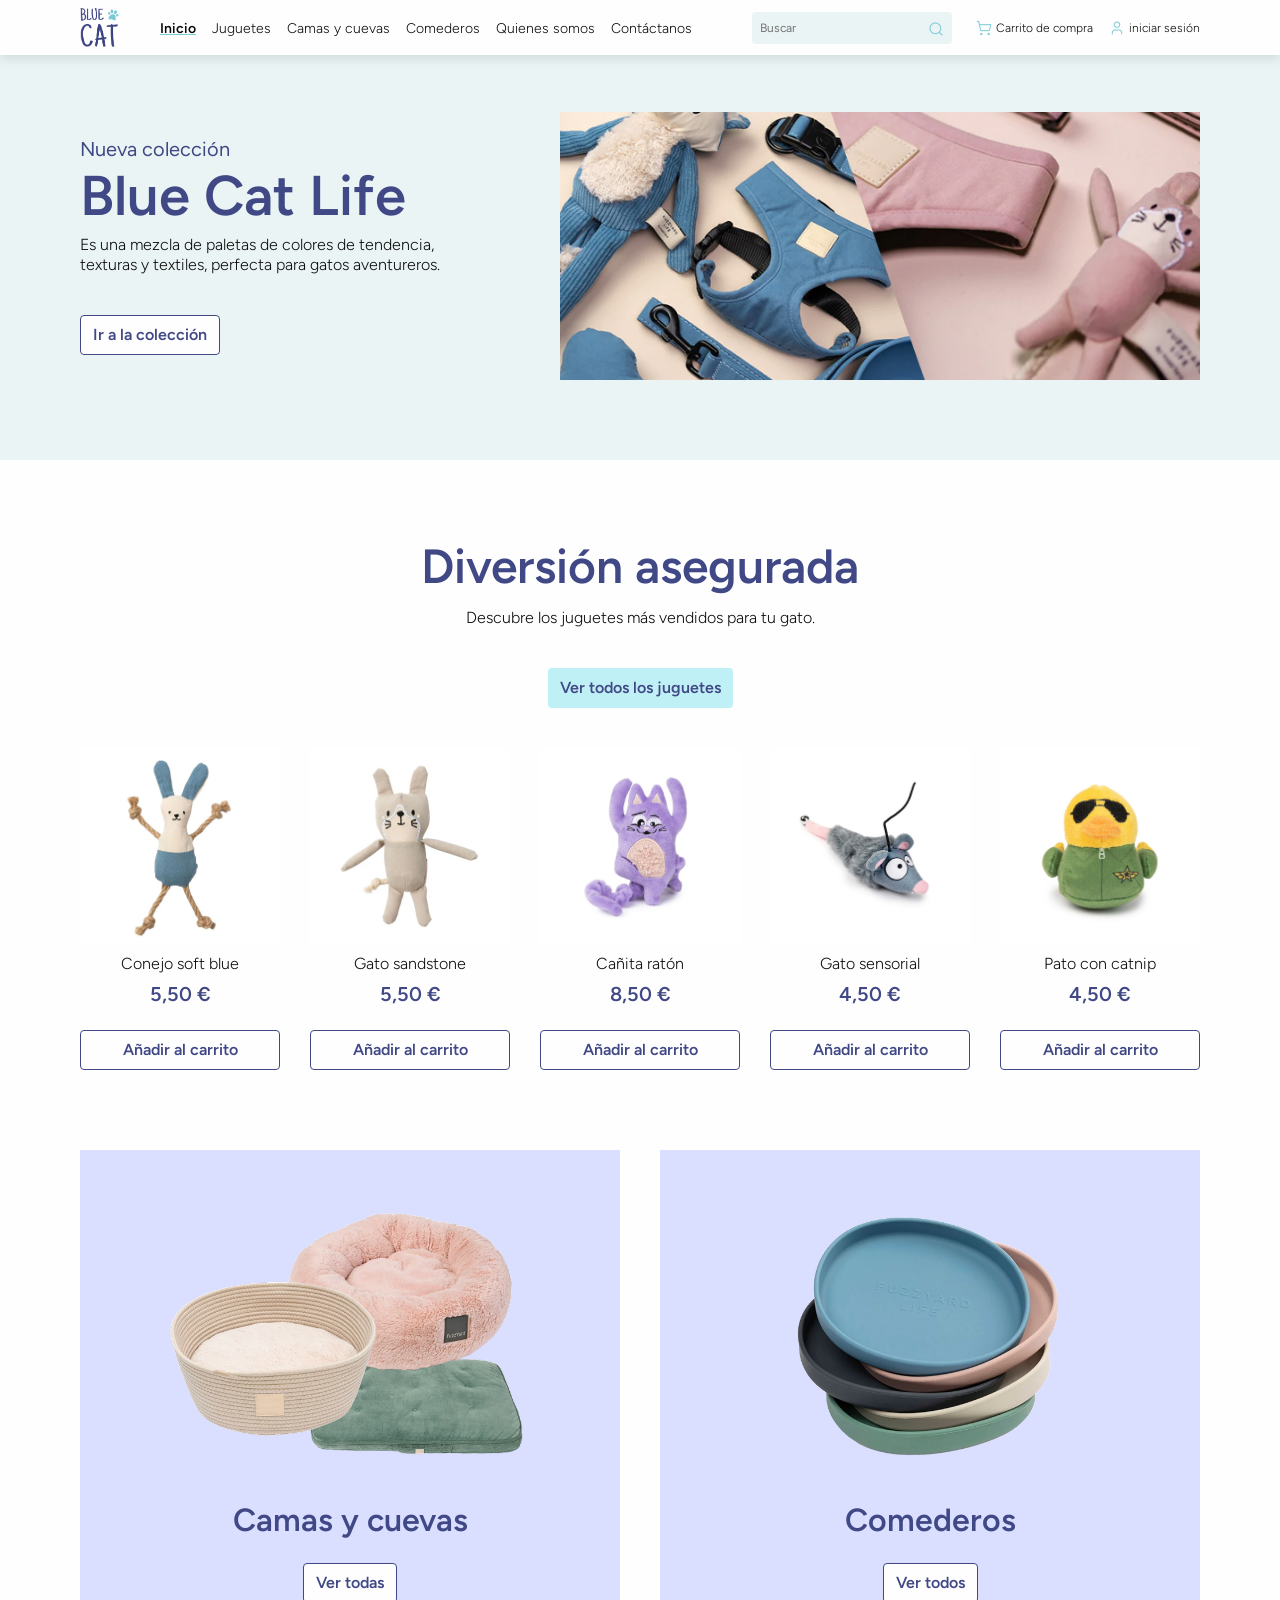
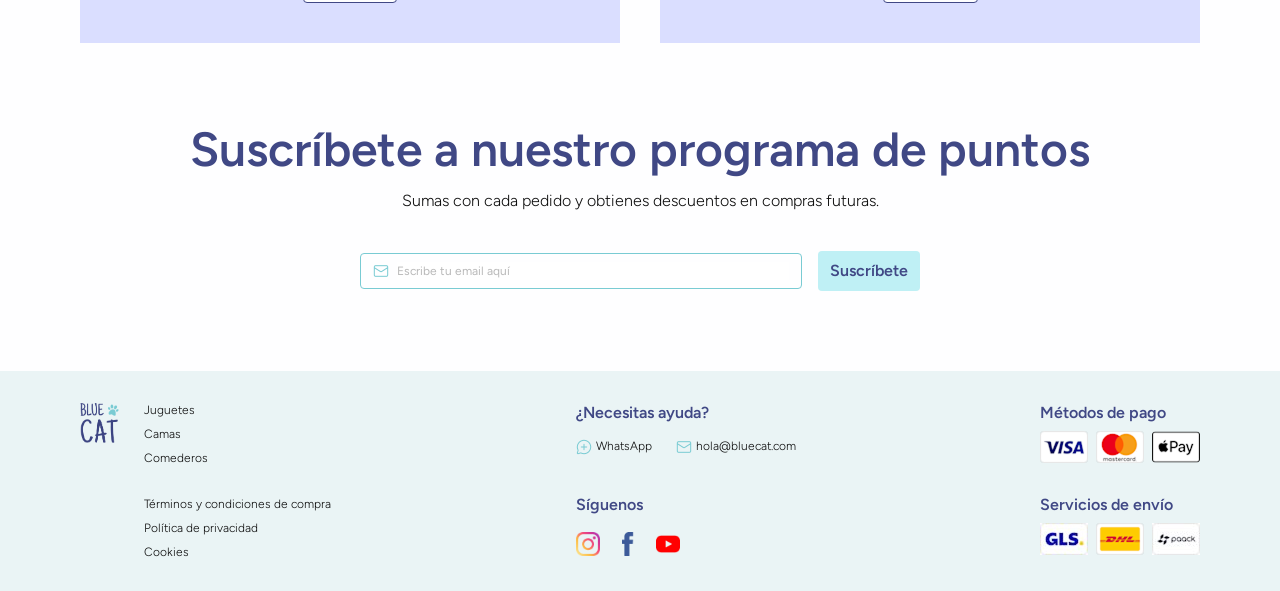
==== commit 441f19e5: "“version-sass”" ====
--- a/index.html
+++ b/index.html
@@ -33,6 +33,9 @@
 
                 <div class="collapse navbar-collapse" id="navbarSupportedContent">
                     <ul class="navbar-nav me-auto mb-2 mb-lg-0 nav-menu-spacing">
+                        <li class="nav.menu.item nav-active">
+                            <a href="">Inicio</a>
+                        </li>
                         <li class="nav.menu.item">
                             <a href="./pages/juguetes.html">Juguetes</a>
                         </li>
--- a/css/style.css
+++ b/css/style.css
@@ -1,384 +1,154 @@
-
-:root {
-    /* tokens globales */
-    --base-color-light-black-color: #0B0B0B;
-    --base-color-light-white-color: #FEFEFF;
-    
-    --base-color-light-neutral-color-100: #E2E2E2;
-    --base-color-light-neutral-color-200: #CECECE;
-    --base-color-light-neutral-color-300: #B9B9B9;
-    --base-color-light-neutral-color-400: #A5A5A5;
-    --base-color-light-neutral-color-500: #919191;
-    --base-color-light-neutral-color-600: #7C7C7C;
-    --base-color-light-neutral-color-700: #686868;
-    --base-color-light-neutral-color-800: #535353;
-    --base-color-light-neutral-color-900: #3E3F3F;
-
-    --base-color-light-green-color-100: #EAF4F5;
-    --base-color-light-green-color-200: #BFF0F5;
-    --base-color-light-green-color-300: #A6E8EF;
-    --base-color-light-green-color-400: #79CBD3;
-    --base-color-light-green-color-500: #63AFB6;
-    --base-color-light-green-color-600: #4F9299;
-    --base-color-light-green-color-700: #3D767C;
-    --base-color-light-green-color-800: #2C5A5E;
-    --base-color-light-green-color-900: #1D3E41;
-
-    --base-color-light-violet-color-100: #DADEFF;
-    --base-color-light-violet-color-200: #BEC6FF;
-    --base-color-light-violet-color-300: #9FA9FA;
-    --base-color-light-violet-color-400: #848EDC;
-    --base-color-light-violet-color-500: #6B75BF;
-    --base-color-light-violet-color-600: #545DA2;
-    --base-color-light-violet-color-700: #404885;
-    --base-color-light-violet-color-800: #2E3568;
-    --base-color-light-violet-color-900: #1E234B;
-
-    --base-size-dimensions-0: 0px;
-    --base-size-dimensions-50: 2px;
-    --base-size-dimensions-100: 4px;
-    --base-size-dimensions-150: 6px;
-    --base-size-dimensions-200: 8px;
-    --base-size-dimensions-250: 10px;
-    --base-size-dimensions-300: 12px;
-    --base-size-dimensions-400: 16px;
-    --base-size-dimensions-500: 20px;
-    --base-size-dimensions-600: 24px;
-    --base-size-dimensions-700: 28px;
-    --base-size-dimensions-800: 32px;
-    --base-size-dimensions-900: 36px;
-    --base-size-dimensions-1000: 40px;
-    --base-size-dimensions-circle: 9999px;
-
-    --base-size-border-width-0: 0px;
-    --base-size-border-width-50: 1px;
-    --base-size-border-width-100: 2px;
-
-    /* tokens semanticos */
-    --color-core-background-default: var(--base-color-light-white-color);
-    --color-core-background-inverse: var(--base-color-light-green-color-400);
-    --color-core-background-alternative-violet: var(--base-color-light-violet-color-100);
-    --color-core-background-alternative-green: var(--base-color-light-green-color-100);
-    --color-core-background-brand: var(--base-cobase-color-light-violet-color-700);
-
-    --color-core-content-default: var(--base-color-light-black-color);
-    --color-core-content-inverse: var(--base-color-light-green-color-100);
-    --color-core-content-alternative-violet: var(--base-color-light-violet-color-700);
-    --color-core-content-alternative-green: var(--base-color-light-green-color-600);
-    --color-core-content-brand: var(--base-color-light-green-color-400);
-
-    --color-interactive-background-color: var(--base-color-light-green-color-100);
-    --color-interactive-background-default-enabled: var(--base-color-light-green-color-200);
-    --color-interactive-background-default-hover: var(--base-color-light-green-color-300);
-    --color-interactive-background-default-pressed: var(--base-color-light-green-color-400);
-    --color-interactive-background-inverse-enabled: var(--base-color-light-white-color);
-    --color-interactive-background-inverse-hover: var(--base-color-light-white-color-100);
-    --color-interactive-background-inverse-pressed: var(--base-color-light-white-color-200);
-
-    --color-interactive-content-default: var(--base-color-light-violet-color-700);
-    --color-interactive-content-default-hover: var(--base-color-light-violet-color-900);
-    --color-interactive-content-default-pressed: var(--base-color-light-violet-color-900);
-    --color-interactive-content-inverse: var(--base-color-light-green-color-100);
-    --color-interactive-content-alternative: var(--base-color-light-black-color);
-
-    --color-interactive-stroke-default: var(--base-color-light-green-color-400);
-    --color-interactive-stroke-inverse: var(--base-color-light-violet-color-700);
-    --color-interactive-stroke-alternative: var(--base-color-light-violet-color-500);
-
-    --color-interactive-disabled-color-01: var(--base-color-light-green-color-100);
-    --color-interactive-disabled-color-02: var(--base-color-light-green-color-300);
-    --color-interactive-disabled-color-03: var(--base-color-light-violet-color-400);
-
-
-    --size-padding-none: var(--base-size-dimensions-0);
-    --size-padding-xxs: var(--base-size-dimensions-50);
-    --size-padding-xs: var(--base-size-dimensions-100);
-    --size-padding-sm: var(--base-size-dimensions-150);
-    --size-padding-md: var(--base-size-dimensions-200);
-    --size-padding-lg: var(--base-size-dimensions-250);
-    --size-padding-xl: var(--base-size-dimensions-300);
-    --size-padding-xxl: var(--base-size-dimensions-400);
-    --size-padding-xxxl: var(--base-size-dimensions-500);
-
-    --size-gap-none: var(--base-size-dimensions-0);
-    --size-gap-xs: var(--base-size-dimensions-50);
-    --size-gap-sm: var(--base-size-dimensions-100);
-    --size-gap-md: var(--base-size-dimensions-150);
-    --size-gap-lg: var(--ase-size-dimensions-200);
-    --size-gap-xl: var(--base-size-dimensions-300);
-    --size-gap-xxl: var(--base-size-dimensions-400);
-
-    --size-border-radius-none: var(--base-size-dimensions-0);
-    --size-border-radius-xs: var(--base-size-dimensions-50);
-    --size-border-radius-sm: var(--base-size-dimensions-100);
-    --size-border-radius-md: var(--base-size-dimensions-150);
-    --size-border-radius-lg: var(--base-size-dimensions-200);
-    --size-border-radius-full: var(--base-size-dimensions-circle);
-
-    --size-border-width-none: var(--base-size-dimensions-0);
-    --size-border-width-xs: var(--base-size-dimensions-50);
-    --size-border-width-sm: var(--base-size-dimensions-100);
-}
-
-*{
-    /* reset */
-    margin: 0;
-    padding: 0;
-    box-sizing: border-box;
-}
-
-
+@charset "UTF-8";
+/* reset */
+* {
+  margin: 0;
+  padding: 0;
+  box-sizing: border-box;
+}
+
+ul {
+  margin: 0;
+  padding: 0;
+}
+
+li {
+  list-style: none;
+}
+
+a {
+  text-decoration: none;
+}
+
+/* Variables */
+/* tokens globales */
+/* tokens semanticos */
+/* mixin */
 h1, h2, h3, h4, h5, body {
-    font-family: "Figtree", sans-serif;
-    margin: 0;
-    padding: 0;
+  font-family: "Figtree", sans-serif;
+  margin: 0;
+  padding: 0;
 }
 
 p {
-    margin: 0;
-    padding: 0;
+  margin: 0;
+  padding: 0;
 }
 
 h1, h2, h3, h4, h5 {
-    font-weight: 600;
-    color: var(--color-core-content-alternative-violet);
+  font-weight: 600;
+  color: #404885;
 }
 
 body {
-    background-color: var(var--color-core-background-default);
-    font-weight: 100;
-    color: var(var--color-core-content-default);
+  background-color: #FEFEFF;
+  font-weight: 100;
+  color: #0B0B0B;
 }
 
 h1 {
-    font-size: 56px;
-    line-height: 62px;
-    text-align: left;
+  font-size: 56px;
+  line-height: 62px;
+  text-align: left;
 }
 
 h2 {
-    font-size: 48px;
-    line-height: 52px;
-    text-align: center;
-    margin-bottom: 16px;
+  font-size: 48px;
+  line-height: 52px;
+  text-align: center;
+  margin-bottom: 16px;
 }
 
 h3 {
-    font-size: 32px;
-    line-height: 38px;
-    text-align: center;
+  font-size: 32px;
+  line-height: 38px;
+  text-align: center;
 }
 
 h4 {
-    font-size: 16px;
-    line-height: 20px;
-    text-align: left;
+  font-size: 16px;
+  line-height: 20px;
+  text-align: left;
+}
+
+/* ---- CLASES ---- */
+.body-lg {
+  font-size: 16px;
+  line-height: 20px;
+  text-align: center;
+}
+
+.body-md {
+  font-size: 14px;
+  line-height: 18px;
+}
+
+.body-sm {
+  font-size: 12px;
+  line-height: 14px;
 }
 
 header nav div a img {
-    width: 40px;
+  width: 40px;
 }
 
 header nav div ul li a {
-    font-size: 14px;
-    line-height: 18px;
-    color: inherit;
-    /* nav menu */
+  font-size: 14px;
+  line-height: 18px;
+  color: inherit;
+  /* nav menu */
 }
 
 header nav div ul li a img {
-    width: 16px;
-    /* user actions img size */
-}
-
-body main section div div a p {
-    color: var(--color-core-content-default);
-    text-align: center;
-    /* color del p de las cards */
-}
-
-body main section div div img {
-    width: 200px;
-    /* img size cards home */
-}
-
-body main section img {
-    width: 16px;
-    /* icono email size */
-}
-
-body main section div div a img {
-    width: 200px;
-    height: 168px;
-    /* img size cards camas */
-}
-
-body main form label {
-    font-size: 12px;
-    line-height: 14px;
-    text-align: left;
-    /* label form */
-}
-
-body footer div img {
-    width: 40px;
-    height: 40px;
-    /* logo size */
-}
-
-body footer div div ul li a {
-    color: var(--color-core-content-default);
-    /* color de enlaces del footer */
-}
-
-ul {
-    margin: 0;
-    padding: 0;
-}
-
-li {
-    list-style: none;
-}
- 
-a {
-    text-decoration: none
-}
-
-/* formulario de contacto */
-body main section form {
-    display: flex;
-    flex-direction: column;
-    justify-content: center;
-    gap: 20px;
-    padding: 0 40px 40px 40px;
-    width: 60%;
-}
-
+  width: 16px;
+  /* user actions img size */
+}
 
 /* ---- CLASES ---- */
-
-.bkg-color-verde {
-    background-color: var(--color-core-background-alternative-green);
-}
-.bkg-color-lila {
-    background-color: var(--color-core-background-alternative-violet);
-}
-.body-lg {
-    font-size: 16px;
-    line-height: 20px;
-    text-align: center;
-}
-.body-md {
-    font-size: 14px;
-    line-height: 18px;
-}
-.body-sm {
-    font-size: 12px;
-    line-height: 14px;
-}
-
 .h2-header {
-    display: flex;
-    flex-direction: column;
-    align-items: center;
-    gap: var(--size-gap-xxl);
-}
-
-.primary-button {
-    background-color: var(--color-interactive-background-default-enabled);
-    color: var(--color-interactive-content-default);
-    display: inline-flex;
-    justify-content: center;
-    align-items: center;
-    height: 40px;
-    width: auto;
-    font-size: 16px;
-    line-height: 20px;
-    text-align: center;
-    font-weight: 600;
-
-    border: none;
-    border-radius: var(--size-border-radius-sm);
-    padding: var(--size-padding-md) var(--size-padding-xl);
-}
-.primary-button:hover{
-    background-color: var(--color-interactive-background-default-hover);
-}
-
-.primary-button:active{
-    background-color: var(--color-interactive-background-default-pressed);
-}
-
-.secondary-button {
-    background-color: var(--color-interactive-background-inverse-enabled);
-    color: var(--color-interactive-content-default);
-    display: inline-flex;
-    justify-content: center;
-    align-items: center;
-    height: 40px;
-    width: auto;
-    font-size: 16px;
-    line-height: 20px;
-    text-align: center;
-    font-weight: 600;
-    border: 1px solid var(--color-interactive-stroke-inverse);
-    border-radius: var(--size-border-radius-sm);
-    padding: var(--size-padding-md) var(--size-padding-xl);
-}
-
-.secondary-button:hover{
-    color: var(--color-interactive-content-default-hover);
-}
-
-.secondary-button:active{
-    color: var(--color-interactive-content-default-pressed);
-    border: 1.5px solid var(--color-interactive-stroke-inverse);
-}
-
-.button-fill-content {
-    width: 100%;
-}
-
+  display: flex;
+  flex-direction: column;
+  align-items: center;
+  gap: 16px;
+}
 
 /* NAVBAR BOOSTRAP */
-
 .nav-container {
-    background-color: var(--color-core-background-default);
-    box-shadow: 0 4px 10px rgba(0, 0, 0, 0.1);
-    display: flex;
-    padding: 8px 68px;
-    position: fixed;
-    top: 0;
-    z-index: 1000;
-    width: 100%;
+  background-color: #FEFEFF;
+  box-shadow: 0 4px 10px rgba(0, 0, 0, 0.1);
+  display: flex;
+  padding: 8px 68px;
+  position: fixed;
+  top: 0;
+  z-index: 1000;
+  width: 100%;
 }
 
 .nav-menu-spacing {
-    display: flex;
-    gap: var(--size-gap-xxl);
-    padding-left: 40px;
+  display: flex;
+  gap: 16px;
+  padding-left: 40px;
 }
 
 .nav.menu.item {
-    font-size: 14px;
-    line-height: 18px;
-    color: var(--base-color-light-black-color);
+  font-size: 14px;
+  line-height: 18px;
+  color: #0B0B0B;
 }
 
 .nav-right-menu {
-    display: flex;
-    align-items: center;
-    padding-left: 40px;
-    gap: 24px;
+  display: flex;
+  align-items: center;
+  padding-left: 40px;
+  gap: 24px;
 }
 
 .search-container {
-    display: flex;
-    align-items: center;
-    background-color: var(--color-interactive-background-color);
-    border-radius: var(--size-border-width-sm);
-    padding: 4px 8px;
-    width: 200px;
+  display: flex;
+  align-items: center;
+  background-color: #EAF4F5;
+  border-radius: 4px;
+  padding: 4px 8px;
+  width: 200px;
 }
 
 .search-container input {
@@ -395,513 +165,589 @@
 }
 
 .user-actions {
-    display: flex;
-    align-content: center;
-    gap: var(--size-gap-xxl);
+  display: flex;
+  align-content: center;
+  gap: 16px;
 }
 
 .user-actions-item {
-    display: flex;
-    align-items: center;
-    gap: var(--size-gap-sm);
-    font-size: 12px;
-    line-height: 14px;
-    font-weight: 300;
+  display: flex;
+  align-items: center;
+  gap: 4px;
+  font-size: 12px;
+  line-height: 14px;
+  font-weight: 300;
 }
 
 .nav-active {
-    font-weight: 600;
-    text-decoration-line: underline;
-    text-decoration-color: var(--color-core-background-inverse);
-}
-
+  font-weight: 600;
+  text-decoration-line: underline;
+  text-decoration-color: #79CBD3;
+}
+
+/* ---- CLASES ---- */
+.bkg-color-verde {
+  background-color: #EAF4F5;
+}
+
+.bkg-color-lila {
+  background-color: #DADEFF;
+}
 
 /* INTRO */
-
 .main-intro {
-    display: flex;
-    flex-direction: column;
-    align-items: center;
-    gap: 64px;
-    margin: 112px 80px 80px 80px;
+  display: flex;
+  flex-direction: column;
+  align-items: center;
+  gap: 64px;
+  margin: 112px 80px 80px 80px;
 }
 
 .h1-intro {
+  font-size: 48px;
+  line-height: 52px;
+  text-align: center;
+  margin-bottom: 16px;
+}
+
+/* HOME */
+.home-intro {
+  display: flex;
+  flex-direction: column;
+  align-items: center;
+  gap: 40px;
+  margin: 80px;
+}
+
+.hero {
+  display: flex;
+  justify-content: center;
+  flex-direction: row;
+  align-items: center;
+  background-color: #EAF4F5;
+  padding: 112px 80px 80px 80px;
+  gap: 80px;
+}
+
+.hero-content {
+  display: flex;
+  flex-direction: column;
+  align-items: left;
+  align-content: center;
+  height: auto;
+  gap: 40px;
+}
+
+.hero-superindice {
+  color: #404885;
+  font-size: 20px;
+  line-height: 24px;
+  text-align: left;
+  font-weight: 400;
+  margin-bottom: 4px;
+}
+
+.hero-body {
+  font-size: 16px;
+  line-height: 20px;
+  text-align: left;
+  margin-top: 8px;
+}
+
+.hero-img {
+  width: 50vw;
+}
+
+/* NUEVA COLECCION */
+.title-nueva-coleccion {
+  font-size: 48px;
+  line-height: 52px;
+  text-align: left;
+  margin-bottom: 24px;
+}
+
+.hero-nueva-coleccion {
+  display: flex;
+  justify-content: center;
+  flex-direction: row;
+  align-items: center;
+  max-width: 1048px;
+  gap: 80px;
+  margin-bottom: 20px;
+}
+
+.hero-img-nueva-coleccion {
+  width: 40vw;
+}
+
+/* ---- CLASES ---- */
+.primary-button {
+  background-color: #BFF0F5;
+  color: #404885;
+  display: inline-flex;
+  justify-content: center;
+  align-items: center;
+  height: 40px;
+  width: auto;
+  font-size: 16px;
+  line-height: 20px;
+  text-align: center;
+  font-weight: 600;
+  border: none;
+  border-radius: 4px;
+  padding: 8px 12px;
+}
+
+.primary-button:hover {
+  background-color: #A6E8EF;
+}
+
+.primary-button:active {
+  background-color: #79CBD3;
+}
+
+.secondary-button {
+  background-color: #FEFEFF;
+  color: #404885;
+  display: inline-flex;
+  justify-content: center;
+  align-items: center;
+  height: 40px;
+  width: auto;
+  font-size: 16px;
+  line-height: 20px;
+  text-align: center;
+  font-weight: 600;
+  border: 1px solid #404885;
+  border-radius: 4px;
+  padding: 8px 12px;
+}
+
+.secondary-button:hover {
+  color: #1E234B;
+}
+
+.secondary-button:active {
+  color: #1E234B;
+  border: 1.5px solid #404885;
+}
+
+.button-fill-content {
+  width: 100%;
+}
+
+body main section div div a p {
+  color: #0B0B0B;
+  text-align: center;
+  /* color del p de las cards */
+}
+
+body main section div div img {
+  width: 200px;
+  /* img size cards home */
+}
+
+body main section div div a img {
+  width: 200px;
+  height: 168px;
+  /* img size cards camas */
+}
+
+/* ---- CLASES ---- */
+/* CARDS */
+.main-diversion-cards {
+  display: flex;
+  justify-content: space-between;
+  width: 100%;
+  max-width: 1280px;
+}
+
+.card-plain {
+  display: flex;
+  flex-direction: column;
+  align-items: center;
+  gap: 24px;
+}
+
+.card-plain-content {
+  display: flex;
+  flex-direction: column;
+  align-items: center;
+  gap: 8px;
+}
+
+.card-title {
+  font-size: 20px;
+  line-height: 24px;
+  text-align: center;
+  font-weight: 600;
+  color: #404885;
+}
+
+.main-cards-full {
+  display: flex;
+  justify-content: center;
+  flex-direction: row;
+  align-items: center;
+  gap: 40px;
+  margin: 0px 80px;
+}
+
+.card-full {
+  background-color: #DADEFF;
+  display: flex;
+  flex-direction: column;
+  align-items: center;
+  padding: 40px;
+  gap: 24px;
+}
+
+.card-full-img {
+  width: 100%;
+}
+
+.card-shadow {
+  display: flex;
+  flex-direction: column;
+  gap: 8px;
+  max-width: 232px;
+  box-shadow: 0 4px 10px rgba(0, 2, 10, 0.1);
+  border-radius: 8px;
+}
+
+.card-shadow-content {
+  display: flex;
+  flex-direction: column;
+  align-items: center;
+  padding: 0px 16px;
+  gap: 16px;
+}
+
+.card-shadow-text {
+  display: flex;
+  flex-direction: column;
+  align-items: center;
+  padding-top: 8px;
+  gap: 4px;
+}
+
+.card-shadow-button {
+  display: flex;
+  padding: 16px;
+  width: 100%;
+}
+
+.card-shadow-img {
+  width: 100%;
+}
+
+/* PRODUCTOS */
+.cards-container {
+  display: flex;
+  justify-content: center;
+  flex-wrap: wrap;
+  gap: 40px;
+}
+
+body main section img {
+  width: 16px;
+  /* icono email size */
+}
+
+body main form label {
+  font-size: 12px;
+  line-height: 14px;
+  text-align: left;
+  /* label form */
+}
+
+/* formulario de contacto */
+body main section form {
+  display: flex;
+  justify-content: center;
+  flex-direction: column;
+  gap: 20px;
+  padding: 0 40px 40px 40px;
+  width: 60%;
+}
+
+/* ---- CLASES ---- */
+/* TEXTFIELD */
+.textfield {
+  display: flex;
+  align-items: center;
+  max-width: 904px;
+  gap: 16px;
+  width: 50%;
+}
+
+.textfield-container {
+  display: flex;
+  align-items: center;
+  gap: 8px;
+  flex: 1;
+  background-color: #FEFEFF;
+  border: 1px solid #79CBD3;
+  border-radius: 4px;
+  padding: 8px 12px;
+}
+
+.textfield-container input {
+  border: none;
+  outline: none;
+  flex: 1;
+  font-size: 12px;
+}
+
+.textfield-container input::placeholder {
+  color: #B9B9B9;
+}
+
+.textfield-container img {
+  width: 16px;
+  height: 16px;
+}
+
+textarea::placeholder {
+  color: #B9B9B9;
+  font-size: 12px;
+}
+
+select:invalid {
+  color: #B9B9B9;
+  font-size: 12px;
+}
+
+.contact-container {
+  display: flex;
+  flex-direction: column;
+  gap: 8px;
+  width: 100%;
+}
+
+.button-container {
+  display: flex;
+  justify-content: center;
+  padding-top: 24px;
+}
+
+/* CONTACTO */
+.form-style {
+  display: flex;
+  justify-content: center;
+}
+
+.user-container {
+  display: flex;
+  justify-content: center;
+  gap: 32px;
+  width: 100%;
+}
+
+/* NUEVA COLECCION */
+.galeria {
+  display: grid;
+  grid-template-columns: 2fr 1fr;
+  grid-template-rows: auto auto;
+  gap: 10px;
+  max-width: 1048px;
+  margin-bottom: 20px;
+}
+
+.img-galeria {
+  width: 100%;
+  height: 100%;
+  object-fit: cover;
+}
+
+.grande {
+  grid-row: span 2;
+}
+
+body footer div img {
+  width: 40px;
+  height: 40px;
+  /* logo size */
+}
+
+body footer div div ul li a {
+  color: #0B0B0B;
+  /* color de enlaces del footer */
+}
+
+/* ---- CLASES ---- */
+/* FOOTER */
+.footer-spacing {
+  display: flex;
+  justify-content: space-between;
+  padding: 32px 80px;
+  width: 100%;
+}
+
+.footer-left {
+  display: flex;
+  gap: 24px;
+}
+
+.footer-left-text {
+  display: flex;
+  flex-direction: column;
+  gap: 32px;
+}
+
+.footer-left-text-items {
+  display: flex;
+  flex-direction: column;
+  gap: 10px;
+}
+
+.footer-mid-right {
+  display: flex;
+  flex-direction: column;
+  gap: 32px;
+}
+
+.footer-mid {
+  display: flex;
+  flex-direction: column;
+  gap: 16px;
+}
+
+.footer-mid-help {
+  display: flex;
+  gap: 24px;
+  margin-bottom: 8px;
+}
+
+.footer-mid-help-item {
+  display: flex;
+  gap: 4px;
+}
+
+.footer-mid-rrss {
+  display: flex;
+  gap: 16px;
+}
+
+.footer-right {
+  display: flex;
+  flex-direction: column;
+  gap: 8px;
+}
+
+.footer-right-img {
+  display: flex;
+  gap: 8px;
+}
+
+/* clases para las img del footer */
+.img-ayuda {
+  width: 16px;
+  height: 16px;
+  /* tamaño img ayuda del footer */
+}
+
+.img-rrss {
+  width: 24px;
+  height: 24px;
+  /* tamaño img rrss del footer */
+}
+
+.img-pago-envio {
+  width: 48px;
+  height: 32px;
+  /* tamaño img envio y pago del footer */
+}
+
+/* ----  MEDIAQUERIE ---- */
+/* TABLET 992px */
+@media (max-width: 992px) {
+  /* GENERALES */
+  h1 {
     font-size: 48px;
     line-height: 52px;
     text-align: center;
-    margin-bottom: 16px;
-}
-
-
-/* CARDS */
-
-.main-diversion-cards {
-    display: flex;
-    justify-content: space-between;
-    width: 100%;
-    max-width: 1280px;
-}
-
-.card-plain {
+  }
+  h2 {
+    font-size: 40px;
+    line-height: 44px;
+  }
+  h3 {
+    font-size: 28px;
+    line-height: 32px;
+  }
+  /* NAVBAR */
+  .user-actions {
+    flex-direction: column;
+    align-items: left;
+  }
+  .nav-right-menu {
     display: flex;
     flex-direction: column;
-    align-items: center;
-    gap: 24px;
-}
-
-.card-plain-content {
-    display: flex;
+    align-items: flex-start;
+    padding: 16px 0 40px 40px;
+    padding-left: 40px;
+    width: 100%;
+  }
+  /* HOME */
+  .hero {
     flex-direction: column;
-    align-items: center;
-    gap: 8px;
-}
-
-.card-title {
-    font-size: 20px;
-    line-height: 24px;
-    font-weight: 600;
-    text-align: center;
-    color: var(--color-core-content-alternative-violet); 
-}
-
-.main-cards-full {
-    display: flex;
-    flex-direction: row;
-    align-items: center;
     justify-content: center;
     gap: 40px;
-    margin: 0px 80px;
-}
-
-.card-full {
-    background-color: var(--color-core-background-alternative-violet);
-    display: flex;
-    flex-direction: column;
+  }
+  .hero-content {
     align-items: center;
-    padding: 40px;
-    gap: 24px;
-}
-
-.card-full-img {
+    gap: 32px;
+  }
+  .hero-superindice {
+    text-align: center;
+  }
+  .hero-body {
+    text-align: center;
+  }
+  .hero-img {
     width: 100%;
-}
-
-.card-shadow {
-    display: flex;
-    flex-direction: column;
-    gap: 8px;
-    max-width: 232px;
-    box-shadow: 0 4px 10px rgba(0, 2, 10, 0.1);
-    border-radius: var(--size-border-radius-lg);
-}
-
-.card-shadow-content {
-    display: flex;
-    flex-direction: column;
-    align-items: center;
-    padding: 0px 16px;
-    gap: 16px;
-}
-
-.card-shadow-text {
-    display: flex;
-    flex-direction: column;
-    align-items: center;
-    padding-top: 8px;
-    gap: 4px;
-}
-
-.card-shadow-button {
-    display: flex;
-    padding: 16px;
-    width: 100%;
-}
-
-.card-shadow-img {
-    width: 100%;
-}
-
-
-/* HOME */
-
-.home-intro {
-    display: flex;
+  }
+  .main-diversion-cards {
     flex-direction: column;
     align-items: center;
     gap: 40px;
-    margin: 80px;
-}
-
-.hero {
-    display: flex;
-    background-color: var(--color-core-background-alternative-green);
-    flex-direction: row;
-    justify-content: center;
-    align-items: center;
-    padding: 112px 80px 80px 80px;
-    gap: 80px;
-}
-
-.hero-content {
-    display: flex;
+  }
+  .card-plain {
+    max-width: 400px;
+  }
+  .main-cards-full {
     flex-direction: column;
-    align-content: center;
-    align-items: left;
-    height: auto;
-    gap: 40px;
-}
-
-.hero-superindice {
-    color: var(--color-core-content-alternative-violet);
-    font-size: 20px;
-    line-height: 24px;
-    font-weight: 400;
-    text-align: left;
-    margin-bottom: var(--size-padding-xs);
-}
-.hero-body {
-    text-align: left;
-    font-size: 16px;
-    line-height: 20px;
-    margin-top: var(--size-padding-md);
-}
-.hero-img {
-    width: 50vw ;
-}
-
-
-/* TEXTFIELD */
-
-.textfield {
-    display: flex;
-    align-items: center;
-    max-width: 904px;
-    gap: 16px;
-    width: 50%;
-}
-
-.textfield-container {
-    display: flex;
-    align-items: center;
-    gap: 8px;
-    flex: 1;
-    background-color: var(--color-core-background-default);
-    border: 1px solid var(--color-interactive-stroke-default);
-    border-radius: var(--size-border-radius-sm); 
-    padding: 8px 12px;
-}
-
-.textfield-container input {
-    border: none;
-    outline: none;
-    flex: 1;
-    font-size: 12px;
-}
-
-.textfield-container input::placeholder {
-    color: var(--color-core-content-alternative-violet);
-    opacity: 30%;
-}
-
-.textfield-container img {
-    width: 16px;
-    height: 16px;
-}
-
-textarea::placeholder {
-    color: var(--color-core-content-alternative-violet);
-    opacity: 30%;
-    font-size: 12px;
-}
-
-select:invalid {
-    color: gray;
-}
-
-select option {
-    color: var(--color-core-content-brand);
-    opacity: 1;
-    font-size: 12px;
-}
-
-.contact-container {
-    display: flex;
-    flex-direction: column;
-    gap: 8px;
+  }
+  .textfield {
     width: 100%;
-}
-
-.button-container {
-    display: flex;
-    justify-content: center;
-    padding-top: 24px;
-}
-
-
-/* CONTACTO */
-.form-style {
-    display: flex;
-    justify-content: center;
-}
-
-.user-container {
-    display: flex;
-    justify-content: center;
-    gap: 32px;
-    width: 100%
-}
-
-
-/* PRODUCTOS */
-.cards-container {
-    display: flex;
-    justify-content: center;
-    flex-wrap: wrap;
-    gap: 40px;
-}
-
-
-/* NUEVA COLECCION */
-
-.title-nueva-coleccion {
-    font-size: 48px;
-    line-height: 52px;
-    text-align: left;
-    margin-bottom: 24px;
-}
-
-.hero-nueva-coleccion {
-    display: flex;
-    flex-direction: row;
-    justify-content: center;
-    align-items: center;
-    max-width: 1048px;
-    gap: 80px;
-    margin-bottom: 20px;
-}
-
-.hero-img-nueva-coleccion {
-    width: 40vw;
-}
-
-.galeria{
-    display: grid;
-    grid-template-columns: 2fr 1fr;
-    grid-template-rows: auto auto;
-    gap: 10px;
-    max-width: 1048px;
-    margin-bottom: 20px;
-}
-
-.img-galeria {
-    width: 100%;
-    height: 100%;
-    object-fit: cover;
-}
-
-.grande {
-    grid-row: span 2;
-}
-
-
-/* FOOTER */
-
-.footer-spacing {
-    display: flex;
-    justify-content: space-between;
-    padding: 32px 80px;
-    width: 100%;
-}
-
-.footer-left {
-    display: flex;
-    gap: 24px;
-}
-
-.footer-left-text {
-    display: flex;
-    flex-direction: column;
-    gap: 32px;
-}
-
-.footer-left-text-items {
-    display: flex;
-    flex-direction: column;
-    gap: 10px;
-}
-
-.footer-mid-right {
-    display: flex;
-    flex-direction: column;
-    gap: 32px;
-
-}
-
-.footer-mid {
-    display: flex;
-    flex-direction: column;
-    gap: 16px;
-}
-
-.footer-mid-help {
-    display: flex;
-    gap: 24px;
-    margin-bottom: 8px;
-}
-
-.footer-mid-help-item {
-    display: flex;
-    gap: 4px;
-}
-
-.footer-mid-rrss {
-    display: flex;
-    gap: 16px;
-}
-
-.footer-right {
-    display: flex;
-    flex-direction: column;
-    gap: 8px;
-}
-
-.footer-right-img {
-    display: flex;
-    gap: 8px;
-}
-
-/* clases para las img del footer */
-.img-ayuda {
-    width: 16px;
-    height: 16px;
-    /* tamaño img ayuda del footer */
-}
-.img-rrss {
-    width: 24px;
-    height: 24px;
-    /* tamaño img rrss del footer */
-}
-.img-pago-envio {
-    width: 48px;
-    height: 32px;
-    /* tamaño img envio y pago del footer */
-}
-
-
-/* ----  MEDIAQUERIE ---- */
-
-/* TABLET 992px */
-@media (max-width: 992px){
-    
-    /* GENERALES */
-    h1 {
-    text-align: center;
-    font-size: 48px;
-    line-height: 52px;
-    }
-
-    h2 {
-        font-size: 40px;
-        line-height: 44px;
-    }
-
-    h3 {
-        font-size: 28px;
-        line-height: 32px;
-    }
-
-    /* NAVBAR */
-
-    .user-actions {
-        flex-direction: column;
-        align-items: left;
-    }
-
-    .nav-right-menu {
-        display: flex;
-        flex-direction: column;
-        align-items: flex-start;
-        padding: 16px 0 40px 40px;
-        padding-left: 40px;
-        width: 100%;
-    }
-
-    /* HOME */
-    .hero {
-        flex-direction: column;
-        justify-content: center;
-        gap: 40px;
-    }
-
-    .hero-content {
-        align-items: center;
-        gap: 32px;
-    }
-
-    .hero-superindice {
-        text-align: center;
-    }
-
-    .hero-body {
-        text-align: center;
-    }
-
-    .hero-img {
-        width: 100%;
-    }
-
-    .main-diversion-cards {
-        flex-direction: column;
-        align-items: center;
-        gap: 40px;
-    }
-
-    .card-plain {
-        max-width: 400px;
-    }
-
-    .main-cards-full {
-        flex-direction: column;
-    }
-
-    .textfield {
-        width: 100%;
-    }
-
-    /* NUEVA COLECCION */
-    .hero-nueva-coleccion {
-        flex-direction: column;
-        gap: 40PX;
-    }
-    
-    .title-nueva-coleccion {
-        text-align: center;
-    }
-    .hero-img-nueva-coleccion {
-        width: 100%;
-    }
-
-    .galeria {
-    grid-template-columns: 1fr;
-    }
-
-    /* CONTACTO */
-    
-    .form-style {
-        width: 100%;
-    }
-
-    /* FOOTER */
-    .footer-spacing {
+  }
+  /* NUEVA COLECCION */
+  .hero-nueva-coleccion {
     flex-direction: column;
     gap: 40px;
-    }
-
-    .footer-left {
-        flex-direction: column;
-    }
-
-}
-   
-
+  }
+  .title-nueva-coleccion {
+    text-align: center;
+  }
+  .hero-img-nueva-coleccion {
+    width: 100%;
+  }
+  .galeria {
+    grid-template-columns: 1fr;
+  }
+  /* CONTACTO */
+  .form-style {
+    width: 100%;
+  }
+  /* FOOTER */
+  .footer-spacing {
+    flex-direction: column;
+    gap: 40px;
+  }
+  .footer-left {
+    flex-direction: column;
+  }
+}
+
+/*# sourceMappingURL=style.css.map */
